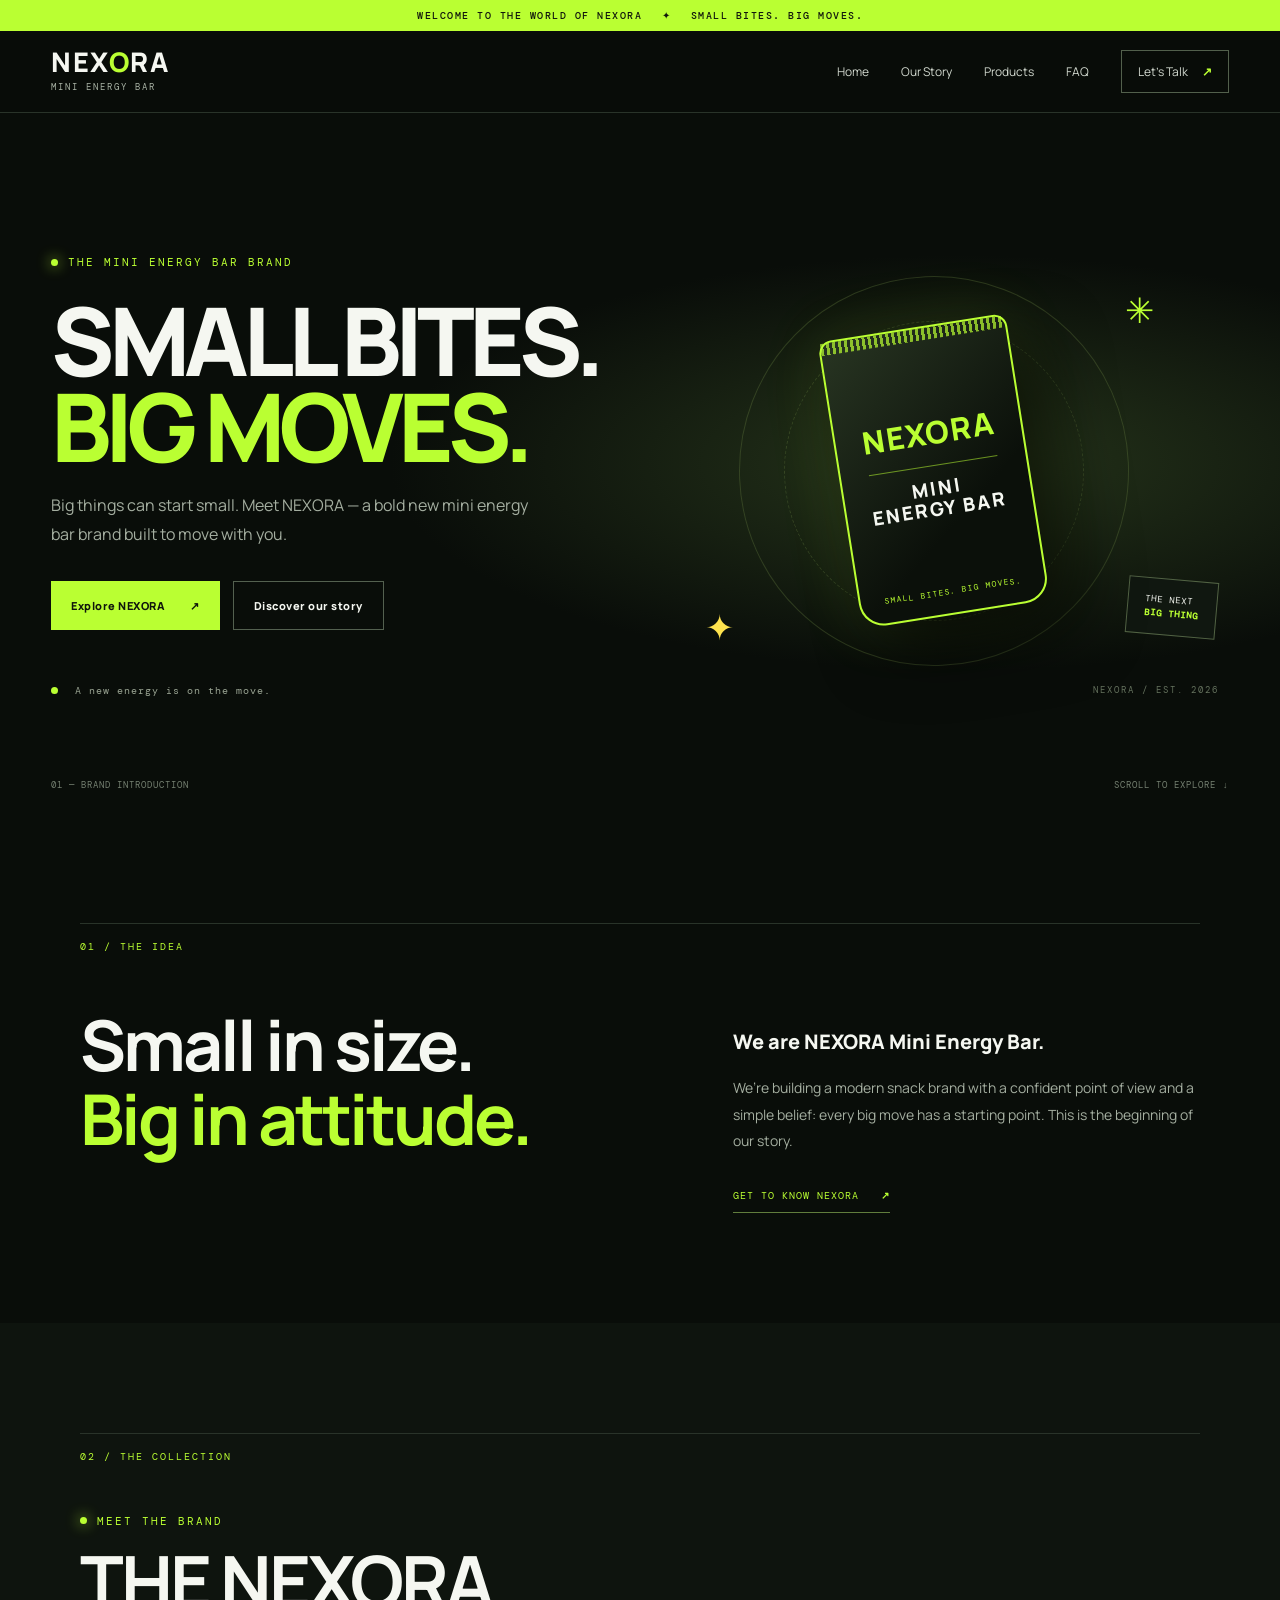
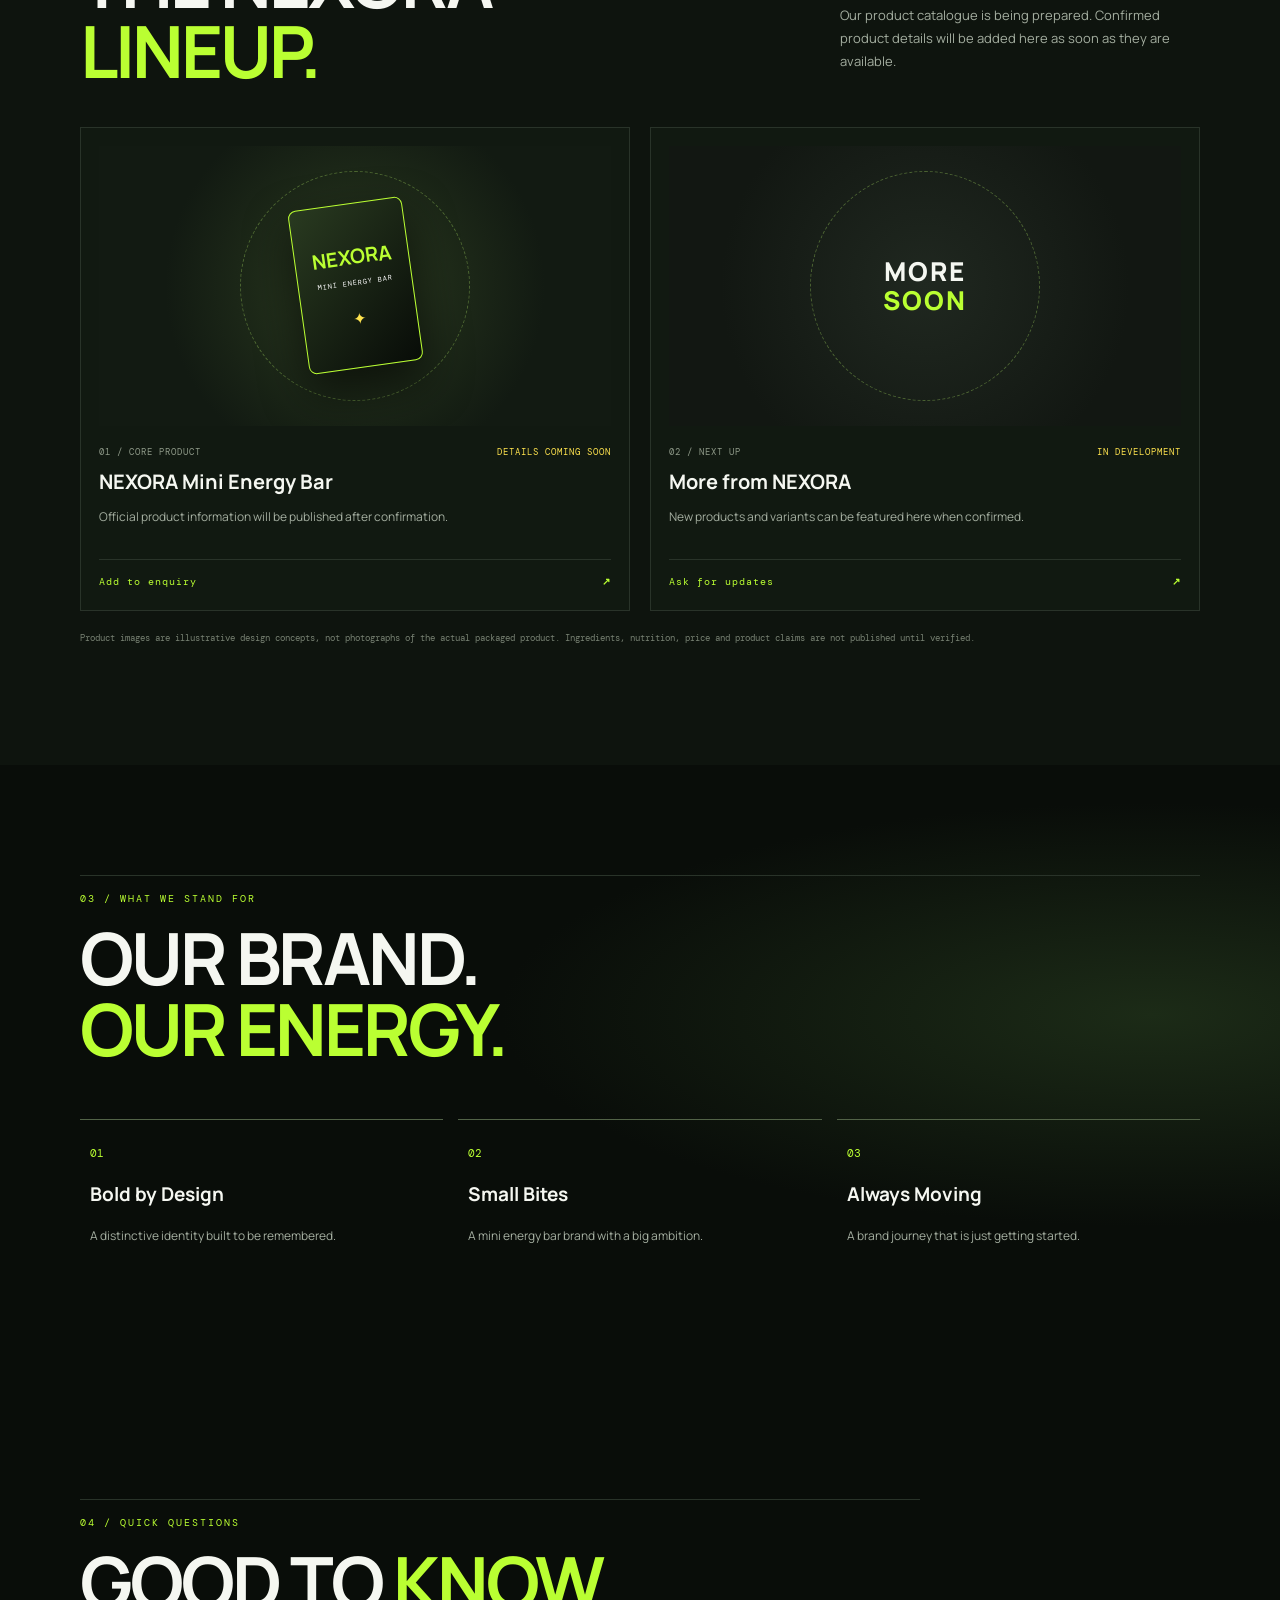
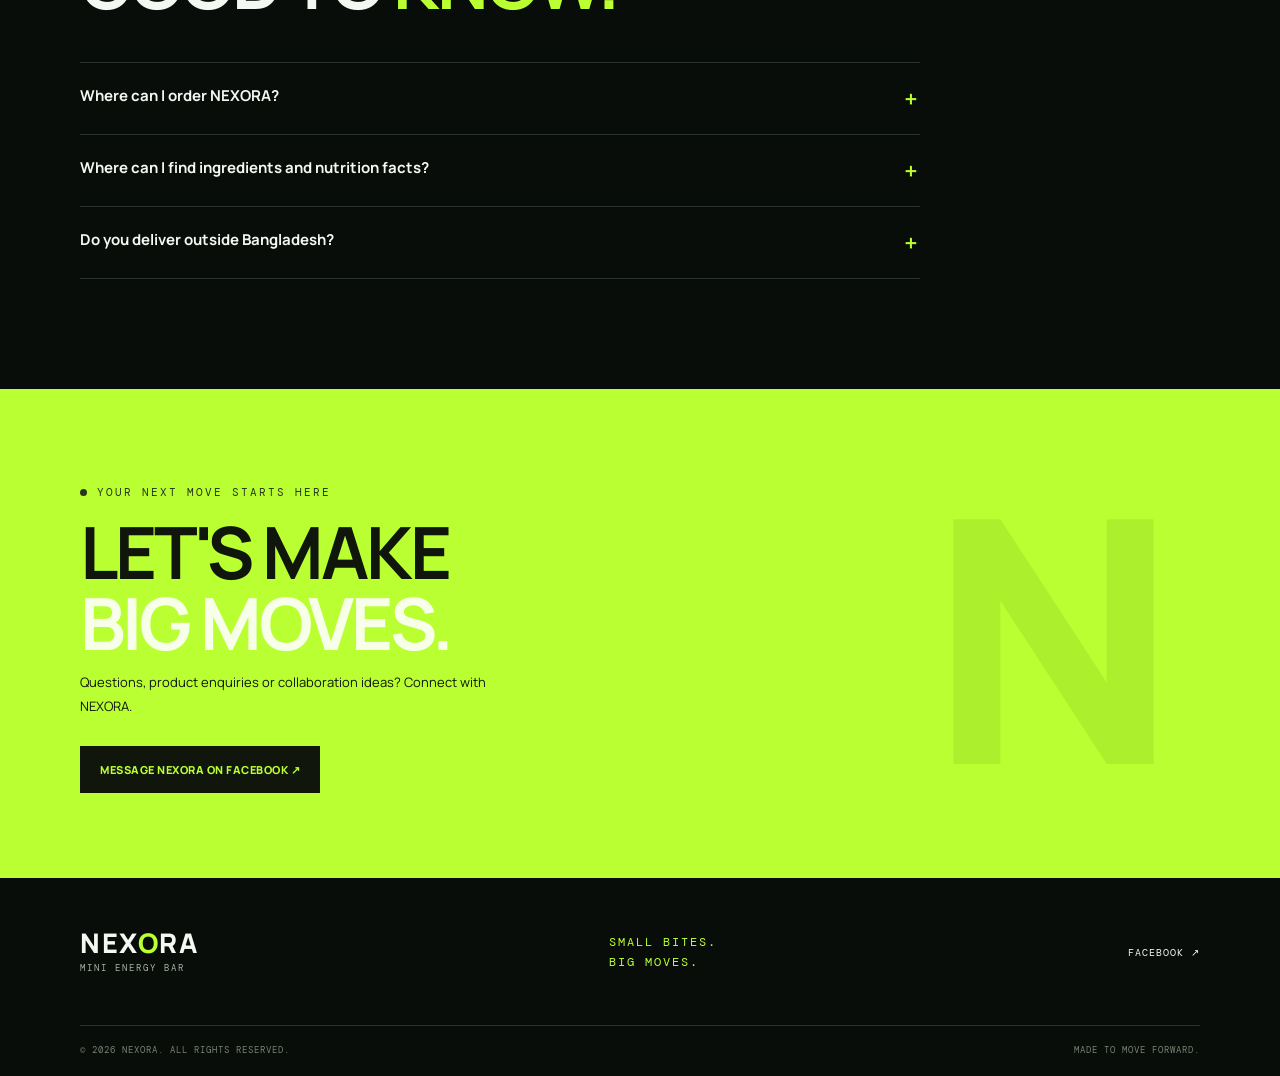
==== index.html @ d974ca65 "Add files via upload" ====
<!doctype html>
<html lang="en">
<head>
<meta charset="utf-8"><meta name="viewport" content="width=device-width,initial-scale=1">
<meta name="theme-color" content="#090d09">
<meta name="description" content="NEXORA Mini Energy Bar. Small Bites. Big Moves. Discover the brand and enquire about products.">
<meta property="og:title" content="NEXORA — Small Bites. Big Moves.">
<meta property="og:description" content="Discover NEXORA Mini Energy Bar.">
<title>NEXORA — Small Bites. Big Moves.</title>
<link rel="icon" href="assets/favicon.svg" type="image/svg+xml">
<link rel="stylesheet" href="assets/style.css">
</head>
<body>
<div class="announcement">WELCOME TO THE WORLD OF NEXORA <span>✦</span> SMALL BITES. BIG MOVES.</div>
<header class="header">
  <a class="brand" href="#top" aria-label="NEXORA home">NEX<span>O</span>RA<small>MINI ENERGY BAR</small></a>
  <button class="nav-toggle" aria-label="Toggle navigation" aria-expanded="false">☰</button>
  <nav class="nav">
    <a href="#top">Home</a><a href="#story">Our Story</a><a href="#products">Products</a><a href="#faq">FAQ</a>
    <a class="nav-order" href="#contact">Let's Talk <b>↗</b></a>
  </nav>
</header>
<main id="top">
<section class="hero">
  <div class="hero-copy">
    <p class="kicker"><i></i> THE MINI ENERGY BAR BRAND</p>
    <h1>SMALL BITES.<br><span>BIG MOVES.</span></h1>
    <p class="hero-desc">Big things can start small. Meet NEXORA — a bold new mini energy bar brand built to move with you.</p>
    <div class="actions"><a class="button primary" href="#products">Explore NEXORA <b>↗</b></a><a class="button ghost" href="#story">Discover our story</a></div>
    <div class="hero-note"><span class="pulse"></span> A new energy is on the move.</div>
  </div>
  <div class="hero-stage" aria-label="Decorative NEXORA product pack illustration">
    <div class="ring ring-one"></div><div class="ring ring-two"></div><div class="spark s1">✳</div><div class="spark s2">✦</div>
    <div class="bar-pack"><div class="pack-top"></div><div class="pack-logo">NEXORA</div><div class="pack-line"></div><div class="pack-label">MINI<br>ENERGY BAR</div><div class="pack-bottom">SMALL BITES. BIG MOVES.</div></div>
    <div class="float-tag">THE NEXT<br><b>BIG THING</b></div>
    <div class="stage-caption">NEXORA / EST. 2026</div>
  </div>
  <div class="hero-bottom"><span>01 — BRAND INTRODUCTION</span><span>SCROLL TO EXPLORE ↓</span></div>
</section>
<section class="manifesto" id="story">
  <div class="section-index">01 / THE IDEA</div>
  <div class="manifesto-grid"><h2>Small in size.<br><em>Big in attitude.</em></h2><div><p class="lead">We are NEXORA Mini Energy Bar.</p><p>We’re building a modern snack brand with a confident point of view and a simple belief: every big move has a starting point. This is the beginning of our story.</p><a class="text-link" href="#contact">GET TO KNOW NEXORA <b>↗</b></a></div></div>
</section>
<section class="product-section" id="products">
  <div class="section-index">02 / THE COLLECTION</div>
  <div class="section-title"><div><p class="kicker"><i></i> MEET THE BRAND</p><h2>THE NEXORA<br><span>LINEUP.</span></h2></div><p>Our product catalogue is being prepared. Confirmed product details will be added here as soon as they are available.</p></div>
  <div class="product-grid">
    <article class="product-card featured"><div class="product-art"><div class="product-mini"><b>NEXORA</b><small>MINI ENERGY BAR</small><i>✦</i></div><span class="art-orbit"></span></div><div class="product-meta"><span>01 / CORE PRODUCT</span><span class="coming">DETAILS COMING SOON</span></div><h3>NEXORA Mini Energy Bar</h3><p>Official product information will be published after confirmation.</p><button class="enquire" data-product="NEXORA Mini Energy Bar">Add to enquiry <b>↗</b></button></article>
    <article class="product-card muted-card"><div class="product-art"><div class="coming-soon">MORE<br><span>SOON</span></div><span class="art-orbit"></span></div><div class="product-meta"><span>02 / NEXT UP</span><span class="coming">IN DEVELOPMENT</span></div><h3>More from NEXORA</h3><p>New products and variants can be featured here when confirmed.</p><button class="enquire" data-product="Future NEXORA products">Ask for updates <b>↗</b></button></article>
  </div>
  <p class="disclaimer">Product images are illustrative design concepts, not photographs of the actual packaged product. Ingredients, nutrition, price and product claims are not published until verified.</p>
</section>
<section class="values">
 <div class="section-index">03 / WHAT WE STAND FOR</div><h2>OUR BRAND.<br><span>OUR ENERGY.</span></h2>
 <div class="value-grid"><div><b>01</b><h3>Bold by Design</h3><p>A distinctive identity built to be remembered.</p></div><div><b>02</b><h3>Small Bites</h3><p>A mini energy bar brand with a big ambition.</p></div><div><b>03</b><h3>Always Moving</h3><p>A brand journey that is just getting started.</p></div></div>
</section>
<section class="faq" id="faq"><div class="section-index">04 / QUICK QUESTIONS</div><h2>GOOD TO <span>KNOW.</span></h2>
 <details><summary>Where can I order NEXORA? <b>＋</b></summary><p>Send us an enquiry through our official Facebook page. We will confirm product availability and order details.</p></details>
 <details><summary>Where can I find ingredients and nutrition facts? <b>＋</b></summary><p>Verified ingredient and nutrition information will be added when the official product details are available.</p></details>
 <details><summary>Do you deliver outside Bangladesh? <b>＋</b></summary><p>Delivery locations and terms have not yet been confirmed. Please contact us for the latest information.</p></details>
</section>
<section class="contact" id="contact"><div class="contact-inner"><p class="kicker"><i></i> YOUR NEXT MOVE STARTS HERE</p><h2>LET'S MAKE<br><span>BIG MOVES.</span></h2><p>Questions, product enquiries or collaboration ideas? Connect with NEXORA.</p><a class="button dark" href="https://www.facebook.com/profile.php?id=61588771786559" target="_blank" rel="noopener">MESSAGE NEXORA ON FACEBOOK ↗</a></div><div class="contact-mark">N</div></section>
</main>
<footer><div class="footer-top"><a class="brand" href="#top">NEX<span>O</span>RA<small>MINI ENERGY BAR</small></a><p>SMALL BITES.<br>BIG MOVES.</p><a href="https://www.facebook.com/profile.php?id=61588771786559" target="_blank" rel="noopener">FACEBOOK ↗</a></div><div class="footer-bottom"><span>© <span id="year"></span> NEXORA. ALL RIGHTS RESERVED.</span><span>MADE TO MOVE FORWARD.</span></div></footer>
<div class="toast" role="status" aria-live="polite"></div>
<script src="assets/script.js"></script>
</body></html>
---- assets/style.css ----
@import url('https://fonts.googleapis.com/css2?family=DM+Mono:wght@400;500&family=Manrope:wght@400;500;600;700;800;900&display=swap');
:root{--bg:#090d09;--panel:#101710;--green:#baff32;--yellow:#ffe34e;--white:#f5f7f1;--muted:#a4aea0;--line:#293329;--mono:'DM Mono',monospace;--font:'Manrope',Arial,sans-serif}
*{box-sizing:border-box}html{scroll-behavior:smooth}body{margin:0;background:var(--bg);color:var(--white);font-family:var(--font)}a{color:inherit;text-decoration:none}button{font:inherit}.announcement{text-align:center;background:var(--green);color:#11170d;padding:9px 10px;font:500 10px var(--mono);letter-spacing:1.5px}.announcement span{padding:0 12px}
.header{height:82px;padding:0 max(4vw,calc((100vw - 1240px)/2));display:flex;align-items:center;justify-content:space-between;border-bottom:1px solid var(--line);position:sticky;top:0;background:#090d09ed;backdrop-filter:blur(14px);z-index:20}.brand{font-size:27px;font-weight:900;letter-spacing:1.5px;line-height:.9}.brand span{color:var(--green)}.brand small{display:block;font:9px var(--mono);letter-spacing:2px;color:#a9b3a5;margin-top:7px}.nav{display:flex;align-items:center;gap:32px;font-size:12px;color:#d1d8ce}.nav a:hover{color:var(--green)}.nav-order{border:1px solid #52604c;padding:12px 16px}.nav-order b{color:var(--green);padding-left:12px}.nav-toggle{display:none;background:none;border:1px solid var(--line);color:white;padding:9px 12px}
.hero{min-height:700px;padding:80px max(4vw,calc((100vw - 1240px)/2)) 65px;display:grid;grid-template-columns:1fr 1fr;align-items:center;position:relative;overflow:hidden;background:radial-gradient(ellipse at 75% 50%,#26351b 0,transparent 42%)}.kicker{font:11px var(--mono);letter-spacing:2px;color:var(--green);display:flex;align-items:center;gap:10px}.kicker i{width:7px;height:7px;background:var(--green);border-radius:50%;box-shadow:0 0 14px var(--green)}.hero h1{font-size:clamp(58px,7.4vw,100px);line-height:.91;letter-spacing:-6px;margin:28px 0 22px;font-weight:900}.hero h1 span,.section-title h2 span,.values h2 span,.faq h2 span,.contact h2 span{color:var(--green)}.hero-desc{font-size:16px;color:var(--muted);line-height:1.8;max-width:480px}.actions{display:flex;gap:13px;margin-top:32px;flex-wrap:wrap}.button{display:inline-flex;align-items:center;gap:25px;padding:16px 20px;font-size:11px;font-weight:900;letter-spacing:.5px}.primary{background:var(--green);color:#10160c}.primary:hover{background:#d2ff84}.ghost{border:1px solid #53604f}.ghost:hover{border-color:var(--green)}.hero-note{margin-top:54px;font:10px var(--mono);color:#9aa493;letter-spacing:1px}.pulse{display:inline-block;width:7px;height:7px;background:var(--green);border-radius:50%;margin-right:10px}
.hero-stage{height:470px;position:relative;display:grid;place-items:center}.ring{position:absolute;border:1px solid #69814355;border-radius:50%;transform:rotate(-24deg)}.ring-one{width:390px;height:390px}.ring-two{width:300px;height:300px;border-style:dashed}.bar-pack{width:190px;height:290px;z-index:2;position:relative;transform:rotate(-9deg);border:2px solid var(--green);border-radius:13px 13px 25px 25px;background:linear-gradient(140deg,#283522,#0b100a 65%);box-shadow:25px 30px 65px #000a,0 0 65px #baff3220;text-align:center;padding-top:83px}.pack-top{position:absolute;top:0;left:0;right:0;height:12px;background:repeating-linear-gradient(90deg,#baff32 0 3px,transparent 3px 6px);opacity:.7}.pack-logo{font-size:31px;font-weight:900;letter-spacing:1px;color:var(--green)}.pack-line{height:1px;background:#baff3288;width:70%;margin:12px auto}.pack-label{font:900 19px var(--font);line-height:1.1;letter-spacing:2px}.pack-bottom{position:absolute;bottom:17px;left:0;right:0;font:8px var(--mono);letter-spacing:1px;color:var(--green)}.spark{position:absolute;color:var(--green);font-size:35px}.s1{top:50px;right:75px}.s2{bottom:55px;left:65px;color:var(--yellow)}.float-tag{position:absolute;right:2%;bottom:70px;border:1px solid #526344;padding:13px 17px;font:9px var(--mono);line-height:1.6;letter-spacing:1px;transform:rotate(5deg);background:#101710}.float-tag b{color:var(--green)}.stage-caption{position:absolute;bottom:10px;right:10px;color:#65725e;font:9px var(--mono);letter-spacing:2px}.hero-bottom{position:absolute;bottom:22px;left:max(4vw,calc((100vw - 1240px)/2));right:max(4vw,calc((100vw - 1240px)/2));display:flex;justify-content:space-between;color:#758071;font:9px var(--mono);letter-spacing:1px}
.manifesto,.product-section,.values,.faq{padding:110px max(4vw,calc((100vw - 1120px)/2))}.section-index{font:10px var(--mono);color:var(--green);letter-spacing:2px;border-top:1px solid var(--line);padding-top:16px}.manifesto-grid{display:grid;grid-template-columns:1fr .8fr;gap:70px;padding-top:55px}.manifesto h2{font-size:clamp(42px,6vw,70px);letter-spacing:-3px;line-height:1.05;margin:0}.manifesto h2 em{font-style:normal;color:var(--green)}.lead{font-weight:800;font-size:20px}.manifesto-grid p:not(.lead){color:var(--muted);font-size:14px;line-height:1.9}.text-link{display:inline-block;margin-top:20px;font:10px var(--mono);letter-spacing:1px;color:var(--green);border-bottom:1px solid #617d3d;padding-bottom:10px}.text-link b{padding-left:15px}
.product-section{background:#0e140e}.section-title{display:flex;justify-content:space-between;align-items:end;gap:30px;padding:40px 0}.section-title h2,.values h2,.faq h2,.contact h2{font-size:clamp(42px,6vw,72px);line-height:.98;letter-spacing:-3px;margin:18px 0 0}.section-title>p{max-width:360px;color:var(--muted);font-size:13px;line-height:1.8}.product-grid{display:grid;grid-template-columns:1fr 1fr;gap:20px}.product-card{border:1px solid var(--line);padding:18px;background:#111911}.product-art{height:280px;background:radial-gradient(circle at 50% 50%,#2b3b20,#121a12 65%);display:grid;place-items:center;position:relative;overflow:hidden}.product-mini{width:115px;height:165px;border:1px solid var(--green);background:linear-gradient(135deg,#293a20,#080c08);border-radius:8px;z-index:2;transform:rotate(-8deg);box-shadow:0 20px 45px #0009;display:flex;align-items:center;justify-content:center;flex-direction:column;color:var(--green)}.product-mini b{font-size:20px}.product-mini small{font:7px var(--mono);letter-spacing:1px;margin-top:8px;color:white}.product-mini i{font-style:normal;margin-top:20px;color:var(--yellow)}.art-orbit{position:absolute;width:230px;height:230px;border:1px dashed #9acb5b66;border-radius:50%}.product-meta{display:flex;justify-content:space-between;gap:8px;margin:20px 0 10px;font:9px var(--mono);letter-spacing:1px;color:#8f9a89}.coming{color:var(--yellow)}.product-card h3{font-size:20px;margin:8px 0}.product-card p{color:var(--muted);font-size:12px;line-height:1.7;min-height:40px}.enquire{width:100%;text-align:left;background:none;border:0;border-top:1px solid var(--line);padding:15px 0 4px;color:var(--green);font:10px var(--mono);letter-spacing:1px;cursor:pointer}.enquire b{float:right}.muted-card .product-art{background:radial-gradient(circle,#202820,#121712 70%)}.coming-soon{z-index:2;font-size:26px;font-weight:900;line-height:1.1;text-align:center;letter-spacing:2px}.coming-soon span{color:var(--green)}.disclaimer{color:#788273;font:9px var(--mono);line-height:1.7;margin-top:20px}
.values{background:radial-gradient(ellipse at 90% 40%,#1c2b17,transparent 40%)}.value-grid{display:grid;grid-template-columns:repeat(3,1fr);gap:15px;margin-top:55px}.value-grid>div{border-top:1px solid #526347;padding:20px 10px}.value-grid b{font:11px var(--mono);color:var(--green)}.value-grid h3{font-size:19px}.value-grid p{font-size:12px;color:var(--muted);line-height:1.7}
.faq{max-width:1000px}.faq h2{margin-bottom:45px}.faq details{border-top:1px solid var(--line);padding:22px 0}.faq details:last-child{border-bottom:1px solid var(--line)}.faq summary{list-style:none;cursor:pointer;font-weight:700;font-size:15px;display:flex;justify-content:space-between}.faq summary::-webkit-details-marker{display:none}.faq summary b{color:var(--green);font-size:19px}.faq details p{color:var(--muted);font-size:13px;line-height:1.8;max-width:700px}
.contact{background:var(--green);color:#10160c;padding:85px max(4vw,calc((100vw - 1120px)/2));display:flex;justify-content:space-between;align-items:center;overflow:hidden;position:relative}.contact .kicker{color:#26351b}.contact .kicker i{background:#26351b;box-shadow:none}.contact h2 span{color:#f8ffe9}.contact-inner>p:not(.kicker){max-width:450px;font-size:13px;line-height:1.8}.dark{background:#10160c;color:var(--green);margin-top:15px}.contact-mark{font-size:340px;font-weight:900;color:#a3e62b;line-height:.7;position:absolute;right:8%;opacity:.6;pointer-events:none}
footer{padding:42px max(4vw,calc((100vw - 1120px)/2)) 20px}.footer-top{display:flex;justify-content:space-between;align-items:center;gap:20px}.footer-top p{font:12px var(--mono);letter-spacing:2px;line-height:1.7;color:var(--green)}.footer-top>a:last-child{font:10px var(--mono);letter-spacing:1px}.footer-bottom{display:flex;justify-content:space-between;border-top:1px solid var(--line);margin-top:40px;padding-top:18px;color:#778272;font:9px var(--mono);letter-spacing:1px}.toast{position:fixed;bottom:20px;left:50%;transform:translate(-50%,20px);opacity:0;pointer-events:none;background:var(--green);color:#111;padding:14px 20px;font-size:12px;font-weight:800;transition:.25s;z-index:50}.toast.show{opacity:1;transform:translate(-50%,0)}
@media(max-width:760px){.header{height:70px}.nav-toggle{display:block}.nav{display:none;position:absolute;top:70px;left:0;right:0;background:#0b100c;padding:22px;flex-direction:column;align-items:flex-start;gap:20px;border-bottom:1px solid var(--line)}.nav.open{display:flex}.hero{grid-template-columns:1fr;padding-top:65px;min-height:auto}.hero h1{font-size:clamp(54px,14vw,82px);letter-spacing:-4px}.hero-stage{height:370px;margin-top:25px}.ring-one{width:310px;height:310px}.ring-two{width:245px;height:245px}.bar-pack{transform:scale(.85) rotate(-9deg)}.hero-bottom{position:static;grid-column:1;margin-top:30px}.manifesto,.product-section,.values,.faq{padding-top:75px;padding-bottom:75px}.manifesto-grid,.product-grid{grid-template-columns:1fr;gap:30px}.manifesto-grid{padding-top:35px}.section-title{display:block}.section-title>p{margin-top:25px}.product-art{height:240px}.value-grid{grid-template-columns:1fr;gap:5px}.contact{padding-top:70px;padding-bottom:70px}.contact-mark{font-size:200px;right:-10px}.footer-top{align-items:flex-start;flex-wrap:wrap}.footer-bottom{gap:15px;flex-direction:column}.float-tag{right:0}.hero-bottom span{font-size:8px}}
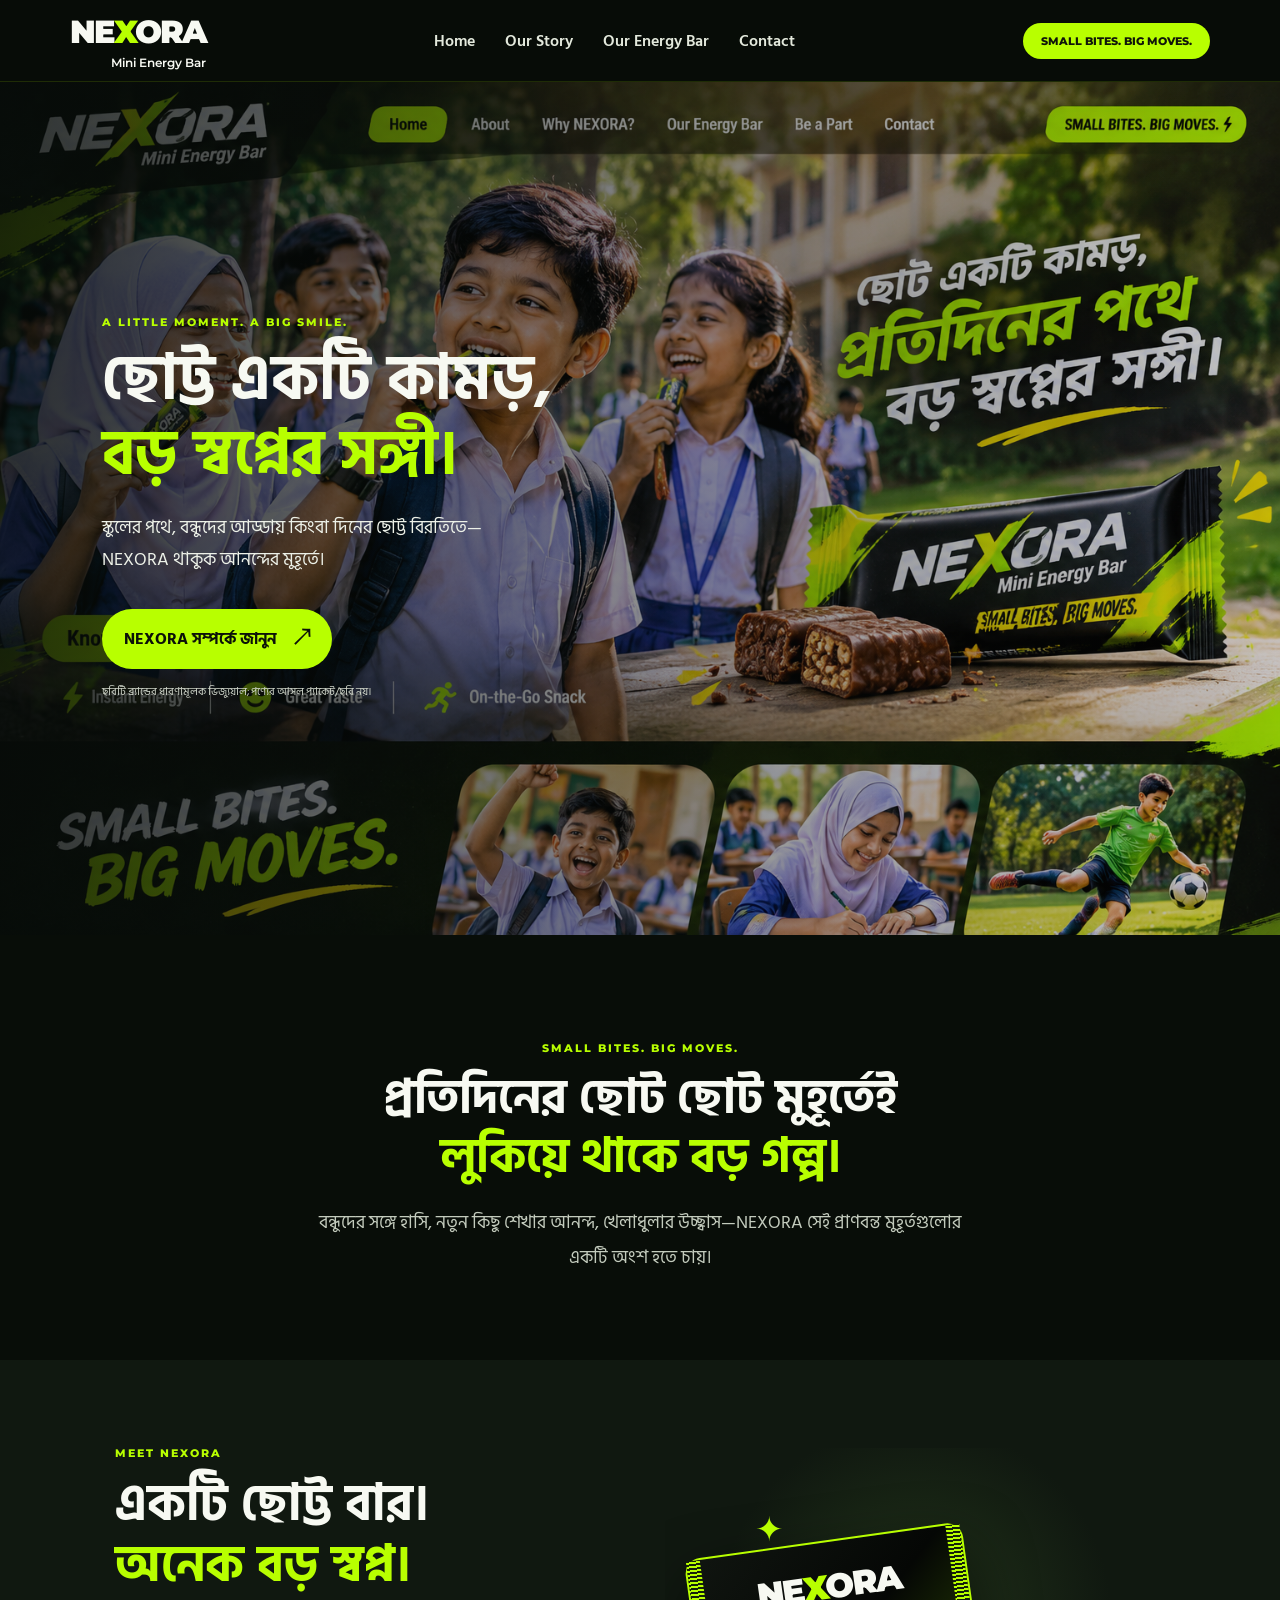
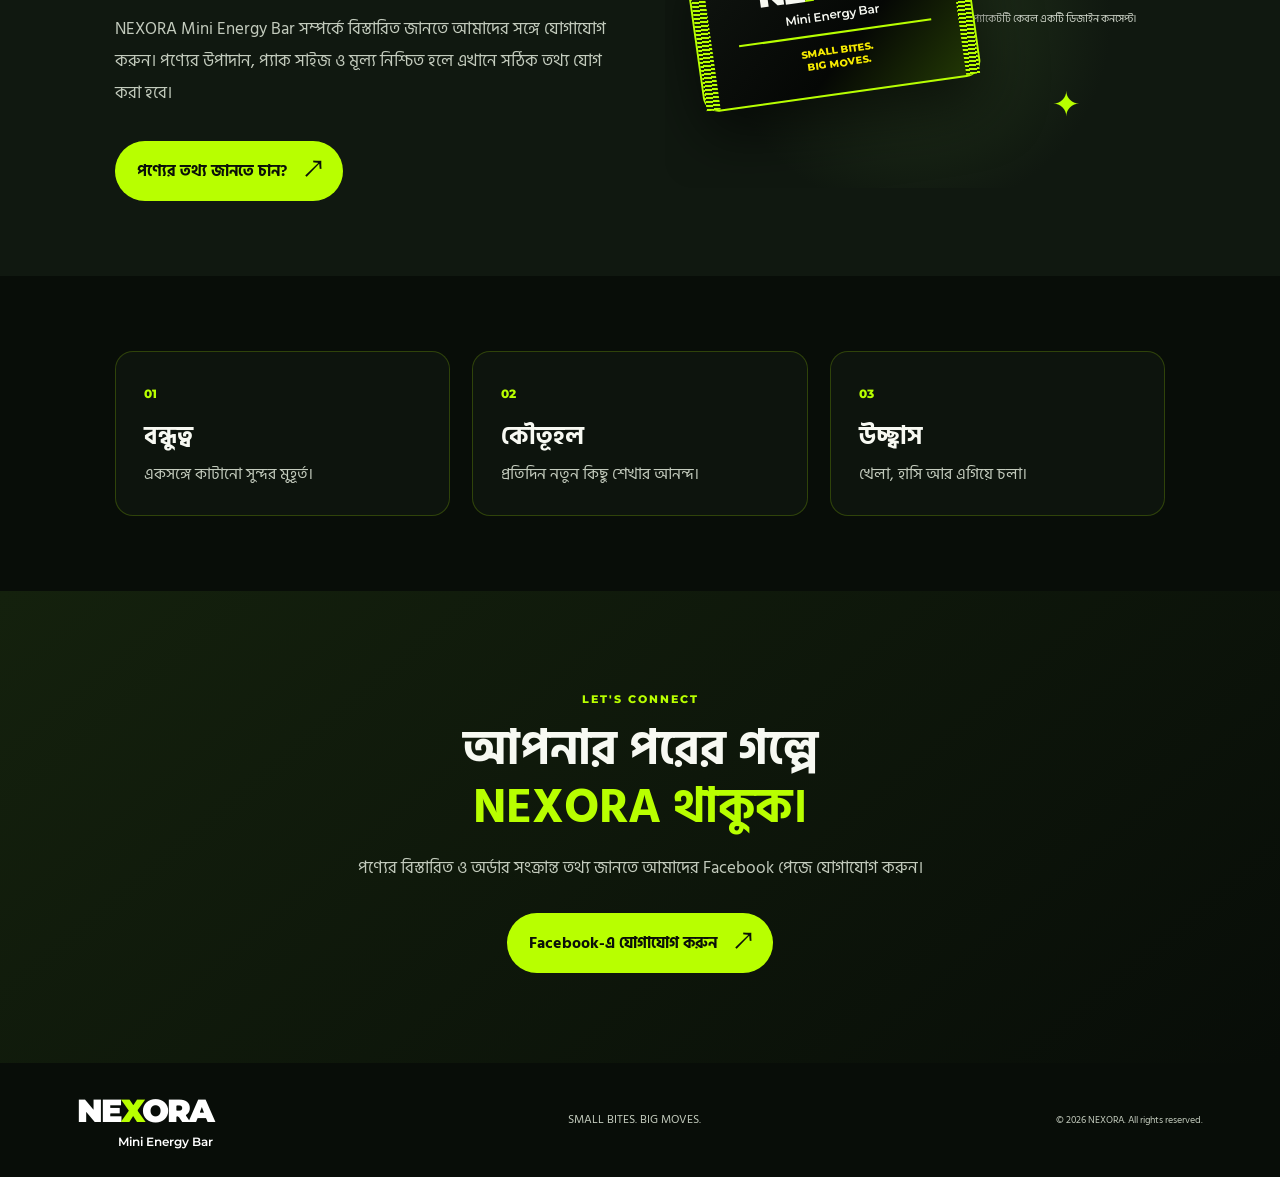
==== commit c624305a: "Add files via upload" ====
--- a/index.html
+++ b/index.html
@@ -1,67 +1,79 @@
 <!doctype html>
-<html lang="en">
+<html lang="bn">
 <head>
-<meta charset="utf-8"><meta name="viewport" content="width=device-width,initial-scale=1">
-<meta name="theme-color" content="#090d09">
-<meta name="description" content="NEXORA Mini Energy Bar. Small Bites. Big Moves. Discover the brand and enquire about products.">
-<meta property="og:title" content="NEXORA — Small Bites. Big Moves.">
-<meta property="og:description" content="Discover NEXORA Mini Energy Bar.">
-<title>NEXORA — Small Bites. Big Moves.</title>
-<link rel="icon" href="assets/favicon.svg" type="image/svg+xml">
-<link rel="stylesheet" href="assets/style.css">
+  <meta charset="utf-8">
+  <meta name="viewport" content="width=device-width, initial-scale=1">
+  <title>NEXORA Mini Energy Bar | Small Bites. Big Moves.</title>
+  <meta name="description" content="NEXORA Mini Energy Bar — ছোট্ট কামড়, বড় স্বপ্নের পথে।">
+  <meta name="theme-color" content="#080d08">
+  <link rel="icon" href="assets/favicon.svg" type="image/svg+xml">
+  <link rel="stylesheet" href="assets/style.css">
 </head>
 <body>
-<div class="announcement">WELCOME TO THE WORLD OF NEXORA <span>✦</span> SMALL BITES. BIG MOVES.</div>
-<header class="header">
-  <a class="brand" href="#top" aria-label="NEXORA home">NEX<span>O</span>RA<small>MINI ENERGY BAR</small></a>
-  <button class="nav-toggle" aria-label="Toggle navigation" aria-expanded="false">☰</button>
-  <nav class="nav">
-    <a href="#top">Home</a><a href="#story">Our Story</a><a href="#products">Products</a><a href="#faq">FAQ</a>
-    <a class="nav-order" href="#contact">Let's Talk <b>↗</b></a>
-  </nav>
-</header>
-<main id="top">
-<section class="hero">
-  <div class="hero-copy">
-    <p class="kicker"><i></i> THE MINI ENERGY BAR BRAND</p>
-    <h1>SMALL BITES.<br><span>BIG MOVES.</span></h1>
-    <p class="hero-desc">Big things can start small. Meet NEXORA — a bold new mini energy bar brand built to move with you.</p>
-    <div class="actions"><a class="button primary" href="#products">Explore NEXORA <b>↗</b></a><a class="button ghost" href="#story">Discover our story</a></div>
-    <div class="hero-note"><span class="pulse"></span> A new energy is on the move.</div>
-  </div>
-  <div class="hero-stage" aria-label="Decorative NEXORA product pack illustration">
-    <div class="ring ring-one"></div><div class="ring ring-two"></div><div class="spark s1">✳</div><div class="spark s2">✦</div>
-    <div class="bar-pack"><div class="pack-top"></div><div class="pack-logo">NEXORA</div><div class="pack-line"></div><div class="pack-label">MINI<br>ENERGY BAR</div><div class="pack-bottom">SMALL BITES. BIG MOVES.</div></div>
-    <div class="float-tag">THE NEXT<br><b>BIG THING</b></div>
-    <div class="stage-caption">NEXORA / EST. 2026</div>
-  </div>
-  <div class="hero-bottom"><span>01 — BRAND INTRODUCTION</span><span>SCROLL TO EXPLORE ↓</span></div>
-</section>
-<section class="manifesto" id="story">
-  <div class="section-index">01 / THE IDEA</div>
-  <div class="manifesto-grid"><h2>Small in size.<br><em>Big in attitude.</em></h2><div><p class="lead">We are NEXORA Mini Energy Bar.</p><p>We’re building a modern snack brand with a confident point of view and a simple belief: every big move has a starting point. This is the beginning of our story.</p><a class="text-link" href="#contact">GET TO KNOW NEXORA <b>↗</b></a></div></div>
-</section>
-<section class="product-section" id="products">
-  <div class="section-index">02 / THE COLLECTION</div>
-  <div class="section-title"><div><p class="kicker"><i></i> MEET THE BRAND</p><h2>THE NEXORA<br><span>LINEUP.</span></h2></div><p>Our product catalogue is being prepared. Confirmed product details will be added here as soon as they are available.</p></div>
-  <div class="product-grid">
-    <article class="product-card featured"><div class="product-art"><div class="product-mini"><b>NEXORA</b><small>MINI ENERGY BAR</small><i>✦</i></div><span class="art-orbit"></span></div><div class="product-meta"><span>01 / CORE PRODUCT</span><span class="coming">DETAILS COMING SOON</span></div><h3>NEXORA Mini Energy Bar</h3><p>Official product information will be published after confirmation.</p><button class="enquire" data-product="NEXORA Mini Energy Bar">Add to enquiry <b>↗</b></button></article>
-    <article class="product-card muted-card"><div class="product-art"><div class="coming-soon">MORE<br><span>SOON</span></div><span class="art-orbit"></span></div><div class="product-meta"><span>02 / NEXT UP</span><span class="coming">IN DEVELOPMENT</span></div><h3>More from NEXORA</h3><p>New products and variants can be featured here when confirmed.</p><button class="enquire" data-product="Future NEXORA products">Ask for updates <b>↗</b></button></article>
-  </div>
-  <p class="disclaimer">Product images are illustrative design concepts, not photographs of the actual packaged product. Ingredients, nutrition, price and product claims are not published until verified.</p>
-</section>
-<section class="values">
- <div class="section-index">03 / WHAT WE STAND FOR</div><h2>OUR BRAND.<br><span>OUR ENERGY.</span></h2>
- <div class="value-grid"><div><b>01</b><h3>Bold by Design</h3><p>A distinctive identity built to be remembered.</p></div><div><b>02</b><h3>Small Bites</h3><p>A mini energy bar brand with a big ambition.</p></div><div><b>03</b><h3>Always Moving</h3><p>A brand journey that is just getting started.</p></div></div>
-</section>
-<section class="faq" id="faq"><div class="section-index">04 / QUICK QUESTIONS</div><h2>GOOD TO <span>KNOW.</span></h2>
- <details><summary>Where can I order NEXORA? <b>＋</b></summary><p>Send us an enquiry through our official Facebook page. We will confirm product availability and order details.</p></details>
- <details><summary>Where can I find ingredients and nutrition facts? <b>＋</b></summary><p>Verified ingredient and nutrition information will be added when the official product details are available.</p></details>
- <details><summary>Do you deliver outside Bangladesh? <b>＋</b></summary><p>Delivery locations and terms have not yet been confirmed. Please contact us for the latest information.</p></details>
-</section>
-<section class="contact" id="contact"><div class="contact-inner"><p class="kicker"><i></i> YOUR NEXT MOVE STARTS HERE</p><h2>LET'S MAKE<br><span>BIG MOVES.</span></h2><p>Questions, product enquiries or collaboration ideas? Connect with NEXORA.</p><a class="button dark" href="https://www.facebook.com/profile.php?id=61588771786559" target="_blank" rel="noopener">MESSAGE NEXORA ON FACEBOOK ↗</a></div><div class="contact-mark">N</div></section>
-</main>
-<footer><div class="footer-top"><a class="brand" href="#top">NEX<span>O</span>RA<small>MINI ENERGY BAR</small></a><p>SMALL BITES.<br>BIG MOVES.</p><a href="https://www.facebook.com/profile.php?id=61588771786559" target="_blank" rel="noopener">FACEBOOK ↗</a></div><div class="footer-bottom"><span>© <span id="year"></span> NEXORA. ALL RIGHTS RESERVED.</span><span>MADE TO MOVE FORWARD.</span></div></footer>
-<div class="toast" role="status" aria-live="polite"></div>
-<script src="assets/script.js"></script>
-</body></html>+  <header class="site-header">
+    <a class="brand" href="#" aria-label="NEXORA home">
+      <span class="brand-name">NE<span>X</span>ORA</span>
+      <small>Mini Energy Bar</small>
+    </a>
+    <button class="menu-toggle" aria-label="Open menu" aria-expanded="false">☰</button>
+    <nav class="nav">
+      <a href="#home">Home</a><a href="#story">Our Story</a><a href="#product">Our Energy Bar</a><a href="#contact">Contact</a>
+    </nav>
+    <a class="tagline-pill" href="#product">SMALL BITES. BIG MOVES.</a>
+  </header>
+
+  <main>
+    <section class="hero" id="home">
+      <img class="hero-image" src="assets/nexora-bangladeshi-school-children-hero.png" alt="বাংলাদেশি স্কুলপড়ুয়া শিশুরা স্কুলের পথে NEXORA Mini Energy Bar উপভোগ করছে — ধারণামূলক ব্র্যান্ড ভিজ্যুয়াল">
+      <div class="hero-copy">
+        <p class="eyebrow">A LITTLE MOMENT. A BIG SMILE.</p>
+        <h1>ছোট্ট একটি কামড়,<br><span>বড় স্বপ্নের সঙ্গী।</span></h1>
+        <p>স্কুলের পথে, বন্ধুদের আড্ডায় কিংবা দিনের ছোট্ট বিরতিতে—NEXORA থাকুক আনন্দের মুহূর্তে।</p>
+        <a class="button" href="#contact">NEXORA সম্পর্কে জানুন <span>↗</span></a>
+        <p class="concept-note">ছবিটি ব্র্যান্ডের ধারণামূলক ভিজ্যুয়াল; পণ্যের আসল প্যাকেট/ছবি নয়।</p>
+      </div>
+    </section>
+
+    <section class="intro" id="story">
+      <p class="eyebrow">SMALL BITES. BIG MOVES.</p>
+      <h2>প্রতিদিনের ছোট ছোট মুহূর্তেই<br><span>লুকিয়ে থাকে বড় গল্প।</span></h2>
+      <p class="intro-text">বন্ধুদের সঙ্গে হাসি, নতুন কিছু শেখার আনন্দ, খেলাধুলার উচ্ছ্বাস—NEXORA সেই প্রাণবন্ত মুহূর্তগুলোর একটি অংশ হতে চায়।</p>
+    </section>
+
+    <section class="product-section" id="product">
+      <div class="product-copy">
+        <p class="eyebrow">MEET NEXORA</p>
+        <h2>একটি ছোট্ট বার।<br><span>অনেক বড় স্বপ্ন।</span></h2>
+        <p>NEXORA Mini Energy Bar সম্পর্কে বিস্তারিত জানতে আমাদের সঙ্গে যোগাযোগ করুন। পণ্যের উপাদান, প্যাক সাইজ ও মূল্য নিশ্চিত হলে এখানে সঠিক তথ্য যোগ করা হবে।</p>
+        <a class="button" href="#contact">পণ্যের তথ্য জানতে চান? <span>↗</span></a>
+      </div>
+      <div class="product-art" aria-label="NEXORA concept pack illustration">
+        <div class="pack">
+          <div class="pack-brand">NE<span>X</span>ORA</div>
+          <div class="pack-sub">Mini Energy Bar</div>
+          <div class="pack-line"></div>
+          <div class="pack-tag">SMALL BITES.<br>BIG MOVES.</div>
+        </div>
+        <span class="spark spark-one">✦</span><span class="spark spark-two">✦</span>
+        <p class="concept-note">প্যাকেটটি কেবল একটি ডিজাইন কনসেপ্ট।</p>
+      </div>
+    </section>
+
+    <section class="moments">
+      <div><span>01</span><h3>বন্ধুত্ব</h3><p>একসঙ্গে কাটানো সুন্দর মুহূর্ত।</p></div>
+      <div><span>02</span><h3>কৌতূহল</h3><p>প্রতিদিন নতুন কিছু শেখার আনন্দ।</p></div>
+      <div><span>03</span><h3>উচ্ছ্বাস</h3><p>খেলা, হাসি আর এগিয়ে চলা।</p></div>
+    </section>
+
+    <section class="contact" id="contact">
+      <p class="eyebrow">LET'S CONNECT</p>
+      <h2>আপনার পরের গল্পে<br><span>NEXORA থাকুক।</span></h2>
+      <p>পণ্যের বিস্তারিত ও অর্ডার সংক্রান্ত তথ্য জানতে আমাদের Facebook পেজে যোগাযোগ করুন।</p>
+      <a class="button" href="https://www.facebook.com/profile.php?id=61588771786559" target="_blank" rel="noopener">Facebook-এ যোগাযোগ করুন <span>↗</span></a>
+    </section>
+  </main>
+
+  <footer><a class="brand footer-brand" href="#"><span class="brand-name">NE<span>X</span>ORA</span><small>Mini Energy Bar</small></a><p>SMALL BITES. BIG MOVES.</p><small>© <span id="year"></span> NEXORA. All rights reserved.</small></footer>
+  <script src="assets/script.js"></script>
+</body>
+</html>
--- a/assets/style.css
+++ b/assets/style.css
@@ -1,13 +1,10 @@
-@import url('https://fonts.googleapis.com/css2?family=DM+Mono:wght@400;500&family=Manrope:wght@400;500;600;700;800;900&display=swap');
-:root{--bg:#090d09;--panel:#101710;--green:#baff32;--yellow:#ffe34e;--white:#f5f7f1;--muted:#a4aea0;--line:#293329;--mono:'DM Mono',monospace;--font:'Manrope',Arial,sans-serif}
-*{box-sizing:border-box}html{scroll-behavior:smooth}body{margin:0;background:var(--bg);color:var(--white);font-family:var(--font)}a{color:inherit;text-decoration:none}button{font:inherit}.announcement{text-align:center;background:var(--green);color:#11170d;padding:9px 10px;font:500 10px var(--mono);letter-spacing:1.5px}.announcement span{padding:0 12px}
-.header{height:82px;padding:0 max(4vw,calc((100vw - 1240px)/2));display:flex;align-items:center;justify-content:space-between;border-bottom:1px solid var(--line);position:sticky;top:0;background:#090d09ed;backdrop-filter:blur(14px);z-index:20}.brand{font-size:27px;font-weight:900;letter-spacing:1.5px;line-height:.9}.brand span{color:var(--green)}.brand small{display:block;font:9px var(--mono);letter-spacing:2px;color:#a9b3a5;margin-top:7px}.nav{display:flex;align-items:center;gap:32px;font-size:12px;color:#d1d8ce}.nav a:hover{color:var(--green)}.nav-order{border:1px solid #52604c;padding:12px 16px}.nav-order b{color:var(--green);padding-left:12px}.nav-toggle{display:none;background:none;border:1px solid var(--line);color:white;padding:9px 12px}
-.hero{min-height:700px;padding:80px max(4vw,calc((100vw - 1240px)/2)) 65px;display:grid;grid-template-columns:1fr 1fr;align-items:center;position:relative;overflow:hidden;background:radial-gradient(ellipse at 75% 50%,#26351b 0,transparent 42%)}.kicker{font:11px var(--mono);letter-spacing:2px;color:var(--green);display:flex;align-items:center;gap:10px}.kicker i{width:7px;height:7px;background:var(--green);border-radius:50%;box-shadow:0 0 14px var(--green)}.hero h1{font-size:clamp(58px,7.4vw,100px);line-height:.91;letter-spacing:-6px;margin:28px 0 22px;font-weight:900}.hero h1 span,.section-title h2 span,.values h2 span,.faq h2 span,.contact h2 span{color:var(--green)}.hero-desc{font-size:16px;color:var(--muted);line-height:1.8;max-width:480px}.actions{display:flex;gap:13px;margin-top:32px;flex-wrap:wrap}.button{display:inline-flex;align-items:center;gap:25px;padding:16px 20px;font-size:11px;font-weight:900;letter-spacing:.5px}.primary{background:var(--green);color:#10160c}.primary:hover{background:#d2ff84}.ghost{border:1px solid #53604f}.ghost:hover{border-color:var(--green)}.hero-note{margin-top:54px;font:10px var(--mono);color:#9aa493;letter-spacing:1px}.pulse{display:inline-block;width:7px;height:7px;background:var(--green);border-radius:50%;margin-right:10px}
-.hero-stage{height:470px;position:relative;display:grid;place-items:center}.ring{position:absolute;border:1px solid #69814355;border-radius:50%;transform:rotate(-24deg)}.ring-one{width:390px;height:390px}.ring-two{width:300px;height:300px;border-style:dashed}.bar-pack{width:190px;height:290px;z-index:2;position:relative;transform:rotate(-9deg);border:2px solid var(--green);border-radius:13px 13px 25px 25px;background:linear-gradient(140deg,#283522,#0b100a 65%);box-shadow:25px 30px 65px #000a,0 0 65px #baff3220;text-align:center;padding-top:83px}.pack-top{position:absolute;top:0;left:0;right:0;height:12px;background:repeating-linear-gradient(90deg,#baff32 0 3px,transparent 3px 6px);opacity:.7}.pack-logo{font-size:31px;font-weight:900;letter-spacing:1px;color:var(--green)}.pack-line{height:1px;background:#baff3288;width:70%;margin:12px auto}.pack-label{font:900 19px var(--font);line-height:1.1;letter-spacing:2px}.pack-bottom{position:absolute;bottom:17px;left:0;right:0;font:8px var(--mono);letter-spacing:1px;color:var(--green)}.spark{position:absolute;color:var(--green);font-size:35px}.s1{top:50px;right:75px}.s2{bottom:55px;left:65px;color:var(--yellow)}.float-tag{position:absolute;right:2%;bottom:70px;border:1px solid #526344;padding:13px 17px;font:9px var(--mono);line-height:1.6;letter-spacing:1px;transform:rotate(5deg);background:#101710}.float-tag b{color:var(--green)}.stage-caption{position:absolute;bottom:10px;right:10px;color:#65725e;font:9px var(--mono);letter-spacing:2px}.hero-bottom{position:absolute;bottom:22px;left:max(4vw,calc((100vw - 1240px)/2));right:max(4vw,calc((100vw - 1240px)/2));display:flex;justify-content:space-between;color:#758071;font:9px var(--mono);letter-spacing:1px}
-.manifesto,.product-section,.values,.faq{padding:110px max(4vw,calc((100vw - 1120px)/2))}.section-index{font:10px var(--mono);color:var(--green);letter-spacing:2px;border-top:1px solid var(--line);padding-top:16px}.manifesto-grid{display:grid;grid-template-columns:1fr .8fr;gap:70px;padding-top:55px}.manifesto h2{font-size:clamp(42px,6vw,70px);letter-spacing:-3px;line-height:1.05;margin:0}.manifesto h2 em{font-style:normal;color:var(--green)}.lead{font-weight:800;font-size:20px}.manifesto-grid p:not(.lead){color:var(--muted);font-size:14px;line-height:1.9}.text-link{display:inline-block;margin-top:20px;font:10px var(--mono);letter-spacing:1px;color:var(--green);border-bottom:1px solid #617d3d;padding-bottom:10px}.text-link b{padding-left:15px}
-.product-section{background:#0e140e}.section-title{display:flex;justify-content:space-between;align-items:end;gap:30px;padding:40px 0}.section-title h2,.values h2,.faq h2,.contact h2{font-size:clamp(42px,6vw,72px);line-height:.98;letter-spacing:-3px;margin:18px 0 0}.section-title>p{max-width:360px;color:var(--muted);font-size:13px;line-height:1.8}.product-grid{display:grid;grid-template-columns:1fr 1fr;gap:20px}.product-card{border:1px solid var(--line);padding:18px;background:#111911}.product-art{height:280px;background:radial-gradient(circle at 50% 50%,#2b3b20,#121a12 65%);display:grid;place-items:center;position:relative;overflow:hidden}.product-mini{width:115px;height:165px;border:1px solid var(--green);background:linear-gradient(135deg,#293a20,#080c08);border-radius:8px;z-index:2;transform:rotate(-8deg);box-shadow:0 20px 45px #0009;display:flex;align-items:center;justify-content:center;flex-direction:column;color:var(--green)}.product-mini b{font-size:20px}.product-mini small{font:7px var(--mono);letter-spacing:1px;margin-top:8px;color:white}.product-mini i{font-style:normal;margin-top:20px;color:var(--yellow)}.art-orbit{position:absolute;width:230px;height:230px;border:1px dashed #9acb5b66;border-radius:50%}.product-meta{display:flex;justify-content:space-between;gap:8px;margin:20px 0 10px;font:9px var(--mono);letter-spacing:1px;color:#8f9a89}.coming{color:var(--yellow)}.product-card h3{font-size:20px;margin:8px 0}.product-card p{color:var(--muted);font-size:12px;line-height:1.7;min-height:40px}.enquire{width:100%;text-align:left;background:none;border:0;border-top:1px solid var(--line);padding:15px 0 4px;color:var(--green);font:10px var(--mono);letter-spacing:1px;cursor:pointer}.enquire b{float:right}.muted-card .product-art{background:radial-gradient(circle,#202820,#121712 70%)}.coming-soon{z-index:2;font-size:26px;font-weight:900;line-height:1.1;text-align:center;letter-spacing:2px}.coming-soon span{color:var(--green)}.disclaimer{color:#788273;font:9px var(--mono);line-height:1.7;margin-top:20px}
-.values{background:radial-gradient(ellipse at 90% 40%,#1c2b17,transparent 40%)}.value-grid{display:grid;grid-template-columns:repeat(3,1fr);gap:15px;margin-top:55px}.value-grid>div{border-top:1px solid #526347;padding:20px 10px}.value-grid b{font:11px var(--mono);color:var(--green)}.value-grid h3{font-size:19px}.value-grid p{font-size:12px;color:var(--muted);line-height:1.7}
-.faq{max-width:1000px}.faq h2{margin-bottom:45px}.faq details{border-top:1px solid var(--line);padding:22px 0}.faq details:last-child{border-bottom:1px solid var(--line)}.faq summary{list-style:none;cursor:pointer;font-weight:700;font-size:15px;display:flex;justify-content:space-between}.faq summary::-webkit-details-marker{display:none}.faq summary b{color:var(--green);font-size:19px}.faq details p{color:var(--muted);font-size:13px;line-height:1.8;max-width:700px}
-.contact{background:var(--green);color:#10160c;padding:85px max(4vw,calc((100vw - 1120px)/2));display:flex;justify-content:space-between;align-items:center;overflow:hidden;position:relative}.contact .kicker{color:#26351b}.contact .kicker i{background:#26351b;box-shadow:none}.contact h2 span{color:#f8ffe9}.contact-inner>p:not(.kicker){max-width:450px;font-size:13px;line-height:1.8}.dark{background:#10160c;color:var(--green);margin-top:15px}.contact-mark{font-size:340px;font-weight:900;color:#a3e62b;line-height:.7;position:absolute;right:8%;opacity:.6;pointer-events:none}
-footer{padding:42px max(4vw,calc((100vw - 1120px)/2)) 20px}.footer-top{display:flex;justify-content:space-between;align-items:center;gap:20px}.footer-top p{font:12px var(--mono);letter-spacing:2px;line-height:1.7;color:var(--green)}.footer-top>a:last-child{font:10px var(--mono);letter-spacing:1px}.footer-bottom{display:flex;justify-content:space-between;border-top:1px solid var(--line);margin-top:40px;padding-top:18px;color:#778272;font:9px var(--mono);letter-spacing:1px}.toast{position:fixed;bottom:20px;left:50%;transform:translate(-50%,20px);opacity:0;pointer-events:none;background:var(--green);color:#111;padding:14px 20px;font-size:12px;font-weight:800;transition:.25s;z-index:50}.toast.show{opacity:1;transform:translate(-50%,0)}
-@media(max-width:760px){.header{height:70px}.nav-toggle{display:block}.nav{display:none;position:absolute;top:70px;left:0;right:0;background:#0b100c;padding:22px;flex-direction:column;align-items:flex-start;gap:20px;border-bottom:1px solid var(--line)}.nav.open{display:flex}.hero{grid-template-columns:1fr;padding-top:65px;min-height:auto}.hero h1{font-size:clamp(54px,14vw,82px);letter-spacing:-4px}.hero-stage{height:370px;margin-top:25px}.ring-one{width:310px;height:310px}.ring-two{width:245px;height:245px}.bar-pack{transform:scale(.85) rotate(-9deg)}.hero-bottom{position:static;grid-column:1;margin-top:30px}.manifesto,.product-section,.values,.faq{padding-top:75px;padding-bottom:75px}.manifesto-grid,.product-grid{grid-template-columns:1fr;gap:30px}.manifesto-grid{padding-top:35px}.section-title{display:block}.section-title>p{margin-top:25px}.product-art{height:240px}.value-grid{grid-template-columns:1fr;gap:5px}.contact{padding-top:70px;padding-bottom:70px}.contact-mark{font-size:200px;right:-10px}.footer-top{align-items:flex-start;flex-wrap:wrap}.footer-bottom{gap:15px;flex-direction:column}.float-tag{right:0}.hero-bottom span{font-size:8px}}
+@import url('https://fonts.googleapis.com/css2?family=Hind+Siliguri:wght@400;500;600;700&family=Montserrat:wght@500;600;700;800;900&display=swap');
+:root{--bg:#080d08;--panel:#101810;--green:#b8ff00;--white:#f7f9f2;--muted:#c3cbbd;--yellow:#f5e900}
+*{box-sizing:border-box}html{scroll-behavior:smooth}body{margin:0;background:var(--bg);color:var(--white);font-family:'Hind Siliguri',sans-serif}a{color:inherit;text-decoration:none}
+.site-header{height:82px;padding:12px 5.5%;display:flex;align-items:center;justify-content:space-between;gap:24px;background:#080d08f2;position:sticky;top:0;z-index:10;border-bottom:1px solid #b8ff0022}
+.brand{display:flex;flex-direction:column;line-height:1}.brand-name{font:900 32px Montserrat,sans-serif;letter-spacing:-2px}.brand-name span,.pack-brand span{color:var(--green)}.brand small{font:600 12px Montserrat,sans-serif;text-align:right;margin-top:4px}.nav{display:flex;gap:30px;font-weight:600;color:#e3e9dc}.nav a:hover{color:var(--green)}.tagline-pill{background:var(--green);color:#10160a;padding:11px 18px;border-radius:30px;font:800 11px Montserrat,sans-serif}.menu-toggle{display:none;background:none;border:0;color:white;font-size:26px}
+.hero{position:relative;min-height:580px;overflow:hidden;background:#111}.hero-image{width:100%;height:100%;min-height:580px;object-fit:cover;display:block;opacity:.78}.hero:after{content:"";position:absolute;inset:0;background:linear-gradient(90deg,#060b08c9 0%,#060b0855 47%,transparent 100%)}.hero-copy{position:absolute;z-index:1;left:8%;top:50%;transform:translateY(-50%);max-width:490px}.eyebrow{font:800 11px Montserrat,sans-serif;letter-spacing:2px;color:var(--green)}h1,h2{font-weight:700;line-height:1.22;margin:14px 0}h1{font-size:clamp(38px,5vw,62px)}h1 span,h2 span{color:var(--green)}.hero-copy>p:not(.eyebrow){font-size:18px;line-height:1.8;color:#edf1e8;max-width:430px}.button{display:inline-flex;align-items:center;gap:18px;background:var(--green);color:#0b1108;padding:14px 22px;border-radius:30px;font-weight:700;margin-top:14px;transition:.2s}.button:hover{transform:translateY(-3px);box-shadow:0 10px 30px #b8ff0033}.button span{font-size:20px}.concept-note{font-size:11px!important;color:#d2d8cc!important;margin-top:14px!important}
+.intro{text-align:center;padding:95px 20px 85px;max-width:850px;margin:auto}.intro h2,.contact h2{font-size:clamp(32px,4vw,48px)}.intro-text{font-size:18px;line-height:1.9;color:var(--muted);max-width:680px;margin:20px auto 0}
+.product-section{padding:75px 9%;display:grid;grid-template-columns:1fr 1fr;align-items:center;gap:50px;background:var(--panel)}.product-copy h2{font-size:clamp(34px,4vw,50px)}.product-copy>p:not(.eyebrow){font-size:17px;line-height:1.9;color:var(--muted);max-width:500px}.product-art{min-height:340px;display:flex;align-items:center;justify-content:center;position:relative;background:radial-gradient(circle,#23351b 0%,#101810 65%);border-radius:28px;overflow:hidden}.pack{width:280px;height:155px;border-radius:16px;background:linear-gradient(135deg,#101510,#050705 60%,#243b05);border:2px solid #b8ff00;box-shadow:0 25px 60px #0009;transform:rotate(-8deg);display:flex;flex-direction:column;align-items:center;justify-content:center;position:relative}.pack:before,.pack:after{content:"";position:absolute;top:0;bottom:0;width:14px;background:repeating-linear-gradient(0deg,#b8ff00 0 2px,#15200c 2px 4px)}.pack:before{left:0}.pack:after{right:0}.pack-brand{font:900 34px Montserrat,sans-serif;letter-spacing:-2px}.pack-sub{font:600 12px Montserrat,sans-serif}.pack-line{width:70%;height:2px;background:var(--green);margin:10px}.pack-tag{font:800 10px Montserrat,sans-serif;color:var(--yellow);text-align:center}.spark{position:absolute;color:var(--green);font-size:34px}.spark-one{top:55px;left:18%}.spark-two{bottom:55px;right:17%}
+.moments{padding:75px 9%;display:grid;grid-template-columns:repeat(3,1fr);gap:22px}.moments div{padding:28px;border:1px solid #b8ff0033;border-radius:18px;background:#0d140d}.moments span{font:800 12px Montserrat,sans-serif;color:var(--green)}.moments h3{font-size:25px;margin:10px 0 4px}.moments p{color:var(--muted);margin:0}.contact{text-align:center;padding:90px 20px;background:linear-gradient(140deg,#14210d,#080d08)}.contact>p:not(.eyebrow){color:var(--muted);font-size:17px}footer{padding:28px 6%;display:flex;align-items:center;justify-content:space-between;gap:20px;color:var(--muted);font-size:12px}.footer-brand{color:white}
+@media(max-width:800px){.site-header{height:72px}.menu-toggle{display:block;margin-left:auto}.nav{display:none;position:absolute;top:72px;left:0;right:0;background:#080d08;padding:20px 7%;flex-direction:column;gap:18px}.nav.open{display:flex}.tagline-pill{display:none}.hero,.hero-image{min-height:620px}.hero-image{object-position:58% center}.hero:after{background:linear-gradient(0deg,#060b08ed 0%,#060b0877 65%,#060b0822 100%)}.hero-copy{left:7%;right:7%;top:auto;bottom:38px;transform:none}.hero-copy>p:not(.eyebrow){font-size:16px}.product-section{grid-template-columns:1fr;padding:55px 7%;gap:25px}.product-art{min-height:280px}.moments{grid-template-columns:1fr;padding:45px 7%}.intro{padding:65px 7%}footer{flex-direction:column;text-align:center}}
